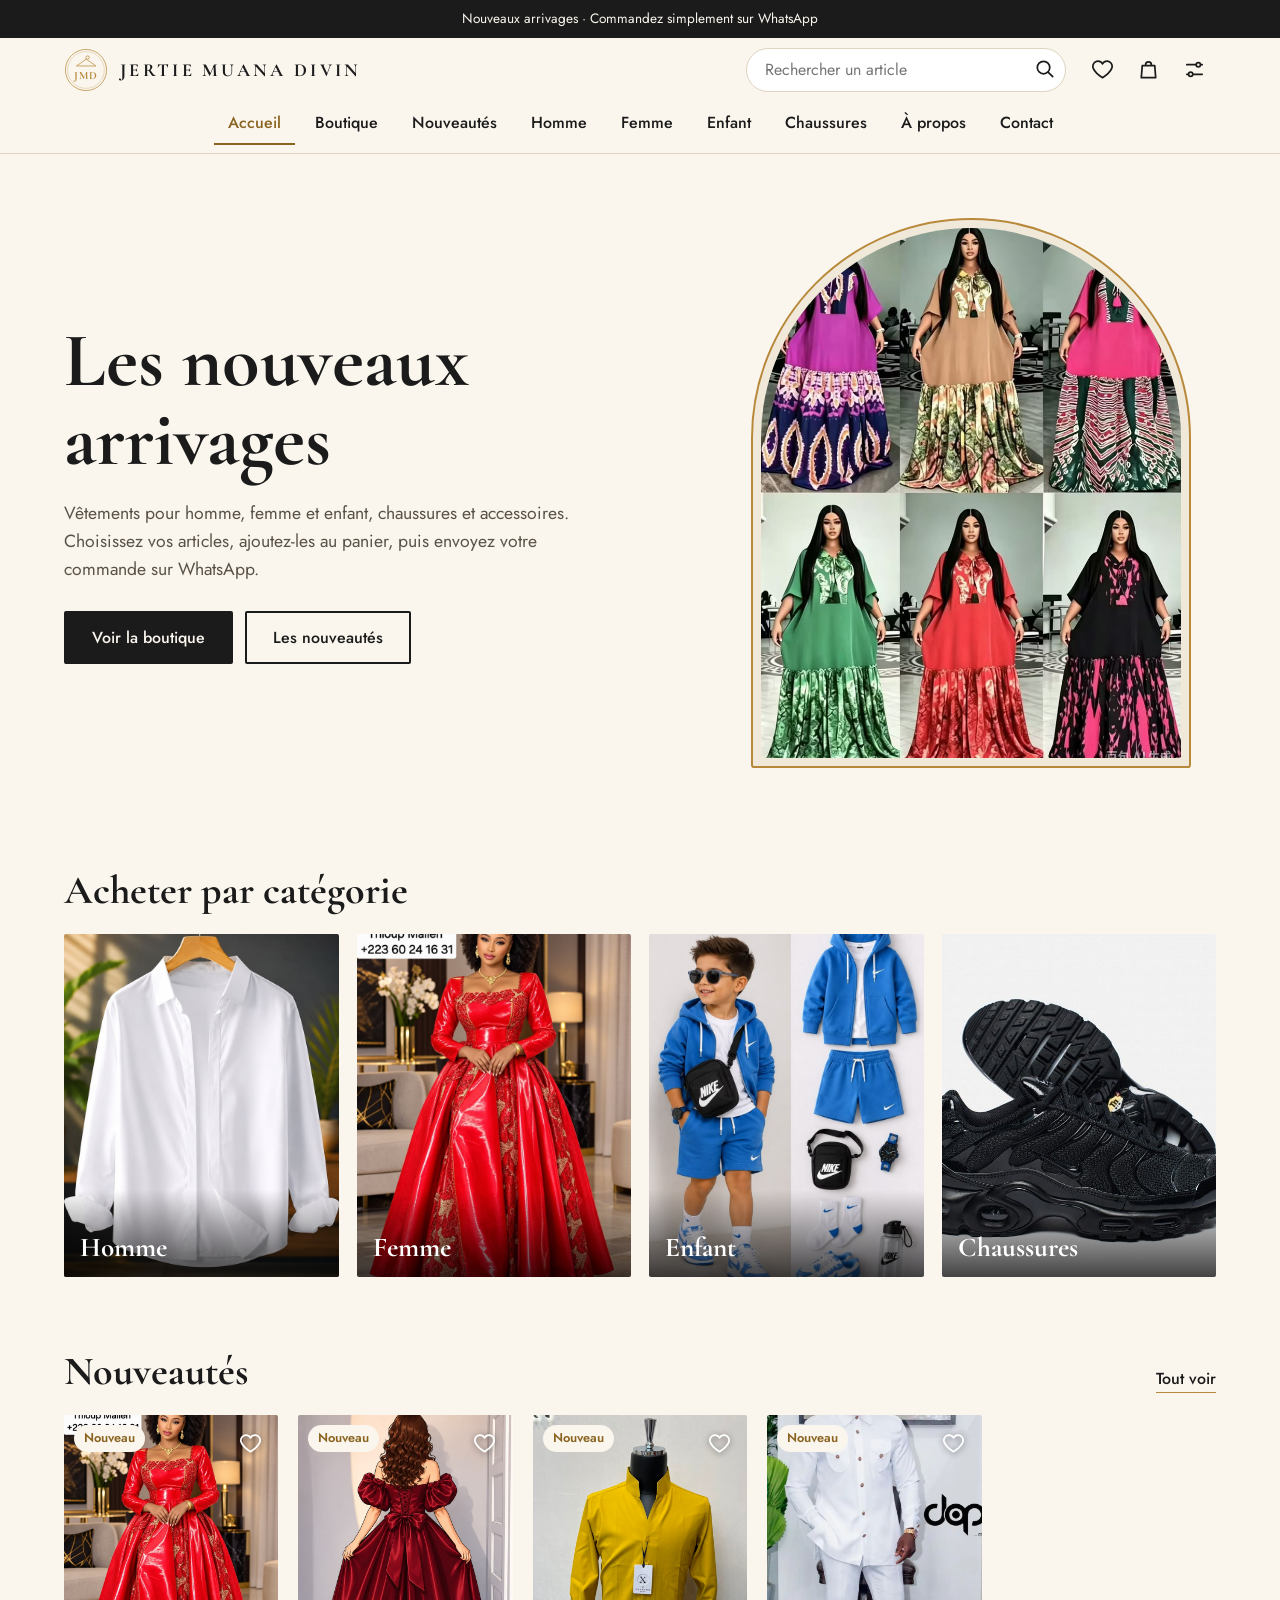
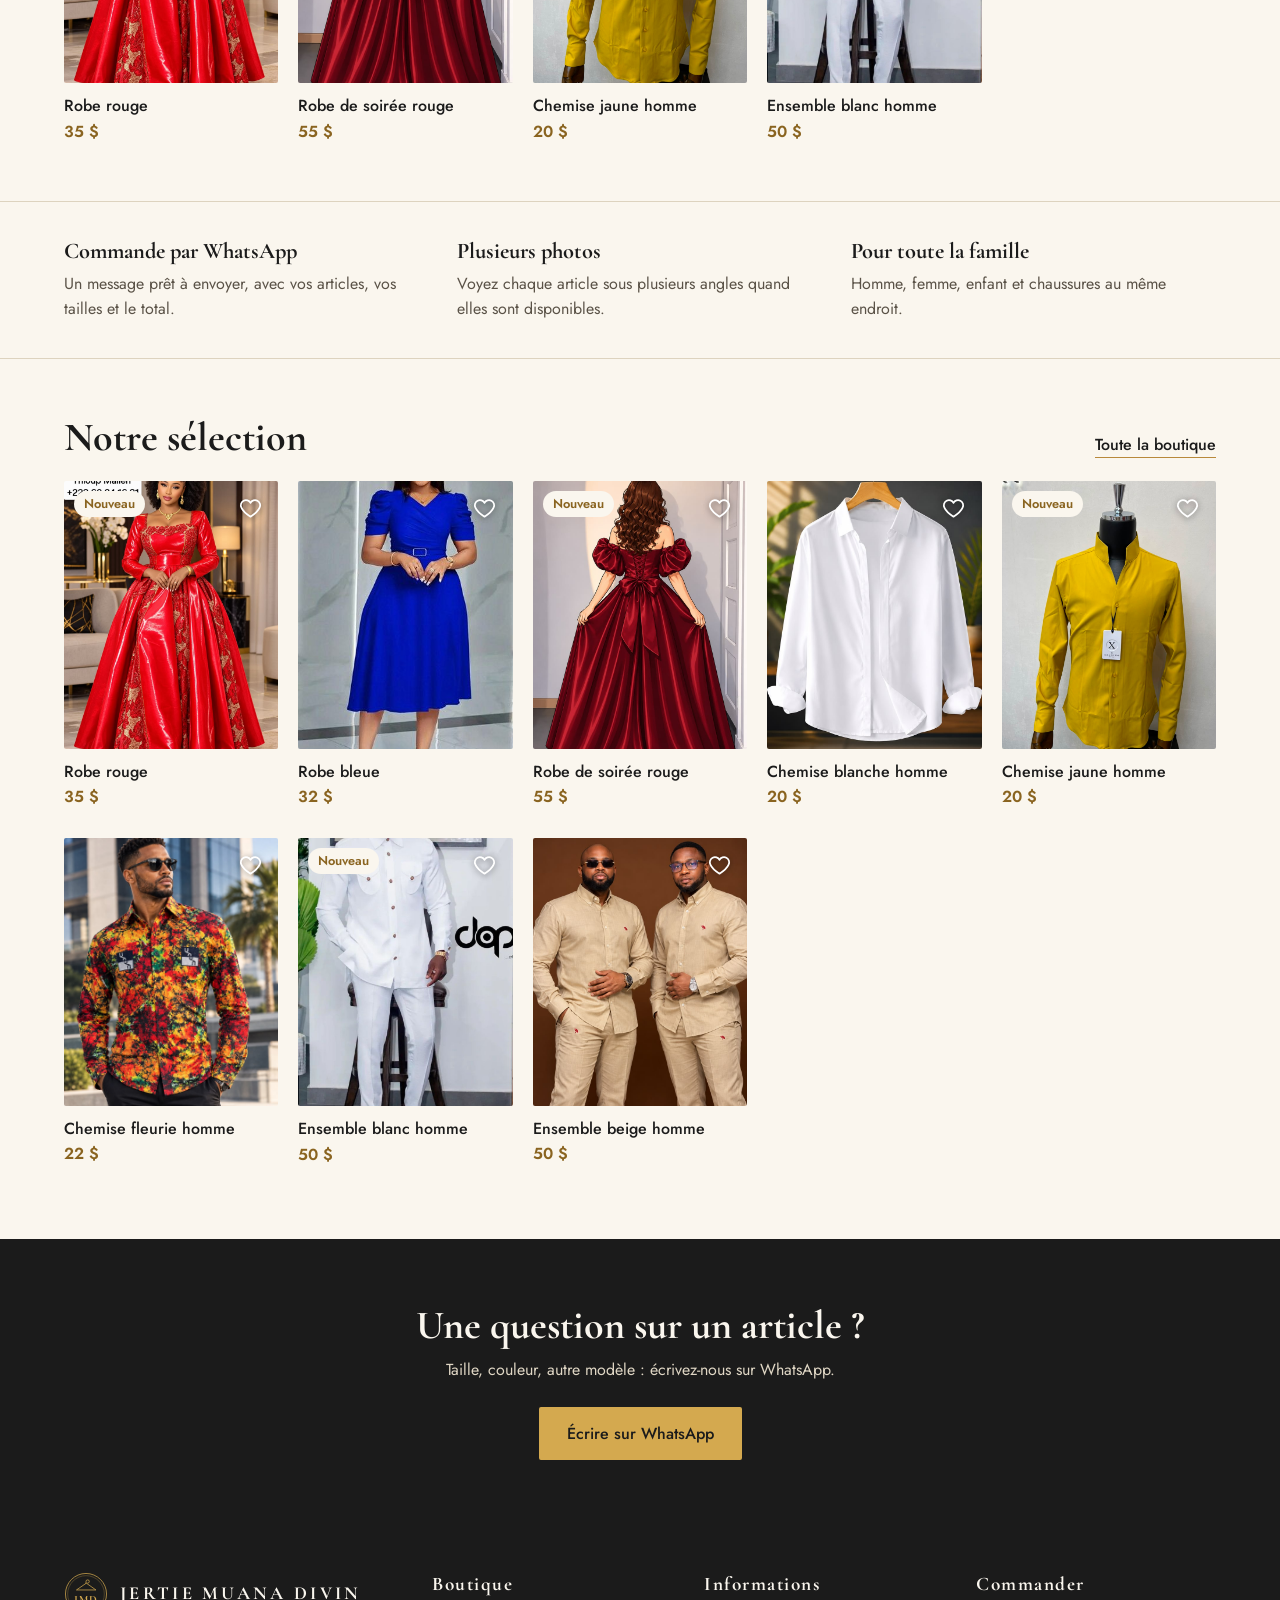
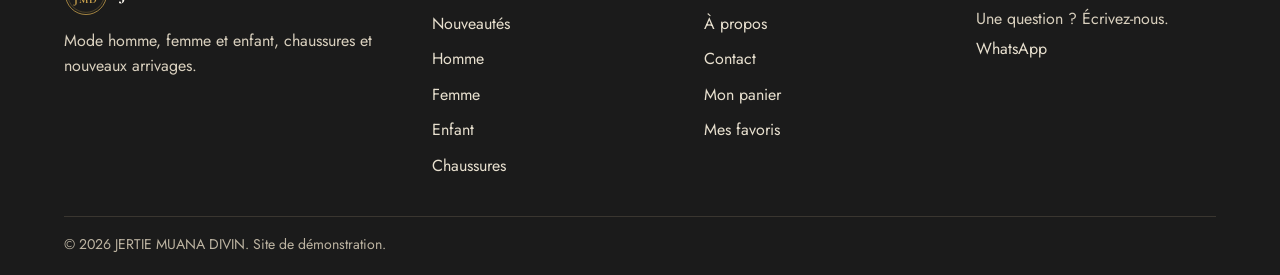
==== index.html @ a386424f "Site JERTIE MUANA DIVIN" ====
<!DOCTYPE html>
<html lang="fr">
<head>
<meta charset="UTF-8">
<meta name="viewport" content="width=device-width, initial-scale=1">
<title>JERTIE MUANA DIVIN | Mode homme, femme, enfant et chaussures</title>
<meta name="description" content="Nouveaux arrivages de JERTIE MUANA DIVIN : vêtements homme, femme, enfant et chaussures. Commandez sur WhatsApp.">
<link rel="preconnect" href="https://fonts.googleapis.com">
<link rel="preconnect" href="https://fonts.gstatic.com" crossorigin>
<link href="https://fonts.googleapis.com/css2?family=Cormorant+Garamond:wght@600;700&family=Jost:wght@400;500;600&display=swap" rel="stylesheet">
<link rel="stylesheet" href="css/style.css">
</head>
<body data-page="accueil">
<main id="contenu">
  <section class="hero">
    <div class="hero-texte">
      <h1>Les nouveaux arrivages</h1>
      <p>Vêtements pour homme, femme et enfant, chaussures et accessoires. Choisissez vos articles, ajoutez-les au panier, puis envoyez votre commande sur WhatsApp.</p>
      <div class="hero-actions">
        <a class="bouton" href="boutique.html">Voir la boutique</a>
        <a class="bouton bouton-clair" href="boutique.html?nouveau=1">Les nouveautés</a>
      </div>
    </div>
    <div class="hero-image">
      <img src="images/banniere/collection-femme.jpg" alt="Sélection de robes pour femme de la nouvelle collection">
    </div>
  </section>

  <section class="bloc" aria-labelledby="t-cat">
    <h2 id="t-cat">Acheter par catégorie</h2>
    <div class="categories">
      <a class="tuile" href="boutique.html?cat=homme"><img src="images/homme/homme-chemise-blanche-01.jpg" alt="" loading="lazy"><span>Homme</span></a>
      <a class="tuile" href="boutique.html?cat=femme"><img src="images/femme/femme-robe-rouge-01.jpg" alt="" loading="lazy"><span>Femme</span></a>
      <a class="tuile" href="boutique.html?cat=enfant"><img src="images/enfant/enfant-ensemble-bleu-01.jpg" alt="" loading="lazy"><span>Enfant</span></a>
      <a class="tuile" href="boutique.html?cat=chaussures"><img src="images/chaussures/chaussures-baskets-noires-01.jpg" alt="" loading="lazy"><span>Chaussures</span></a>
    </div>
  </section>

  <section class="bloc" aria-labelledby="t-new">
    <div class="bloc-tete"><h2 id="t-new">Nouveautés</h2><a class="lien-fleche" href="boutique.html?nouveau=1">Tout voir</a></div>
    <div class="grille" id="grille-nouveautes"></div>
  </section>

  <section class="avantages" aria-label="Nos services">
    <div><h3>Commande par WhatsApp</h3><p>Un message prêt à envoyer, avec vos articles, vos tailles et le total.</p></div>
    <div><h3>Plusieurs photos</h3><p>Voyez chaque article sous plusieurs angles quand elles sont disponibles.</p></div>
    <div><h3>Pour toute la famille</h3><p>Homme, femme, enfant et chaussures au même endroit.</p></div>
  </section>

  <section class="bloc" aria-labelledby="t-sel">
    <div class="bloc-tete"><h2 id="t-sel">Notre sélection</h2><a class="lien-fleche" href="boutique.html">Toute la boutique</a></div>
    <div class="grille" id="grille-selection"></div>
  </section>

  <section class="contact" aria-labelledby="t-contact">
    <h2 id="t-contact">Une question sur un article ?</h2>
    <p>Taille, couleur, autre modèle : écrivez-nous sur WhatsApp.</p>
    <a class="bouton" data-whatsapp href="contact.html">Écrire sur WhatsApp</a>
  </section>
</main>
<script src="js/app.js"></script>
</body>
</html>
---- css/style.css ----
:root{
  --ivoire:#FAF6EE; --sable:#F0E9DA; --encre:#1B1B1B; --gris:#5A5247;
  --or:#B8893B; --or-fonce:#8A6420; --trait:#DDD3BF; --blanc:#fff;
  --bande:#1B1B1B; --bande-texte:#FAF6EE;
  --titre:'Cormorant Garamond',Georgia,serif; --texte:'Jost',system-ui,sans-serif;
}
[data-theme="sombre"]{
  --ivoire:#151412; --sable:#201E1B; --encre:#F3EDE0; --gris:#B9B0A0;
  --or:#D4A94F; --or-fonce:#D4A94F; --trait:#36322B; --blanc:#1B1A17;
  --bande:#0C0B0A; --bande-texte:#F3EDE0;
}
*{box-sizing:border-box}
html{scroll-behavior:smooth}
@media (prefers-reduced-motion:reduce){html{scroll-behavior:auto}*{transition:none!important}}
body{margin:0;background:var(--ivoire);color:var(--encre);font:400 1rem/1.6 var(--texte)}
img{max-width:100%;display:block}
a{color:inherit}
h1,h2,h3{margin:0}
:focus-visible{outline:3px solid var(--or-fonce);outline-offset:2px}
[hidden]{display:none!important}
.evitement{position:absolute;left:-999px;top:0;background:var(--encre);color:var(--ivoire);padding:10px 16px;z-index:100}
.evitement:focus{left:8px;top:8px}
.page{max-width:1280px;margin:0 auto;padding:28px 5vw 64px}
.page>h1,.boutique-tete h1,.apropos h1,.contact-page h1{font:700 clamp(2rem,4vw,2.8rem)/1.1 var(--titre)}

/* Bandeau et en-tête */
.annonce{background:var(--bande);color:var(--bande-texte);text-align:center;font-size:.85rem;padding:8px 5vw}
.entete{position:sticky;top:0;z-index:20;background:var(--ivoire);border-bottom:1px solid var(--trait)}
.entete-haut{display:flex;align-items:center;gap:14px;padding:10px 5vw;max-width:1440px;margin:0 auto}
.marque{display:flex;align-items:center;gap:12px;text-decoration:none;margin-right:auto}
.marque-embleme{width:44px;height:44px;color:var(--or);flex:none}
.marque-nom{font:700 1.15rem/1 var(--titre);letter-spacing:.18em}
.recherche-haut{display:flex;align-items:center;border:1.5px solid var(--trait);background:var(--blanc);border-radius:999px;padding-left:16px;width:min(320px,34vw)}
.recherche-haut input{flex:1;min-width:0;border:0;background:transparent;font:inherit;color:inherit;min-height:42px;outline-offset:6px}
.recherche-haut button{width:42px;height:42px;border:0;background:none;color:inherit;cursor:pointer}
.actions{display:flex;gap:2px}
.icone{position:relative;width:44px;height:44px;display:inline-flex;align-items:center;justify-content:center;border:0;background:none;color:inherit;cursor:pointer;border-radius:50%;text-decoration:none}
.icone:hover{background:var(--sable)}
.ico{width:23px;height:23px;fill:none;stroke:currentColor;stroke-width:1.8;stroke-linecap:round;stroke-linejoin:round}
.pastille{position:absolute;top:2px;right:0;min-width:19px;height:19px;padding:0 5px;border-radius:999px;background:var(--or-fonce);color:#fff;font-size:.72rem;font-weight:600;line-height:19px;text-align:center}
[data-theme="sombre"] .pastille{color:#151412}
.menu-bouton{display:none}
.nav{display:flex;justify-content:center;gap:6px;padding:0 5vw 8px;flex-wrap:wrap}
.nav a{text-decoration:none;font-weight:500;padding:8px 14px;border-bottom:2px solid transparent}
.nav a:hover{border-color:var(--or)}
.nav a[aria-current="page"]{border-color:var(--or-fonce);color:var(--or-fonce)}

/* Boutons */
.bouton{display:inline-block;padding:13px 26px;min-height:46px;background:var(--encre);color:var(--ivoire);text-decoration:none;font:500 1rem var(--texte);border:2px solid var(--encre);border-radius:2px;cursor:pointer;text-align:center}
.bouton:hover{background:var(--or-fonce);border-color:var(--or-fonce);color:#fff}
.bouton-clair{background:transparent;color:var(--encre)}
.bouton-clair:hover{color:#fff}
.lien-fleche{font-weight:500;text-decoration:none;border-bottom:1.5px solid var(--or)}

/* Accueil */
.hero{display:grid;grid-template-columns:1.1fr .9fr;gap:5vw;align-items:center;max-width:1280px;margin:0 auto;padding:5vw}
.hero h1{font:700 clamp(2.6rem,6vw,4.8rem)/1.02 var(--titre);margin-bottom:20px}
.hero p{max-width:46ch;color:var(--gris);font-size:1.1rem;margin:0 0 28px}
.hero-actions{display:flex;flex-wrap:wrap;gap:12px}
.hero-image{border-radius:999px 999px 14px 14px;overflow:hidden;border:2px solid var(--or);padding:8px;aspect-ratio:4/5;max-height:560px;justify-self:center;width:min(100%,440px);background:var(--sable)}
.hero-image img{width:100%;height:100%;object-fit:cover;border-radius:999px 999px 8px 8px}
.bloc{max-width:1280px;margin:0 auto;padding:36px 5vw}
.bloc>h2,.bloc-tete h2{font:700 clamp(1.8rem,3.4vw,2.5rem)/1.1 var(--titre)}
.bloc>h2{margin-bottom:22px}
.bloc-tete{display:flex;justify-content:space-between;align-items:baseline;gap:16px;margin-bottom:22px}
.categories{display:grid;grid-template-columns:repeat(4,1fr);gap:18px}
.tuile{position:relative;display:block;aspect-ratio:4/5;overflow:hidden;background:var(--sable);border-radius:2px;text-decoration:none;color:#fff}
.tuile img{width:100%;height:100%;object-fit:cover;transition:transform .4s}
.tuile:hover img{transform:scale(1.05)}
.tuile span{position:absolute;left:0;right:0;bottom:0;padding:44px 16px 16px;font:700 1.7rem/1 var(--titre);background:linear-gradient(transparent,rgba(0,0,0,.72))}
.avantages{max-width:1280px;margin:20px auto;padding:36px 5vw;display:grid;grid-template-columns:repeat(3,1fr);gap:28px;border-top:1px solid var(--trait);border-bottom:1px solid var(--trait)}
.avantages h3{font:700 1.4rem/1.2 var(--titre);margin-bottom:6px}
.avantages p{margin:0;color:var(--gris)}
.contact{background:var(--bande);color:var(--bande-texte);text-align:center;padding:64px 5vw;margin-top:36px}
.contact h2{font:700 clamp(1.8rem,3.4vw,2.5rem)/1.1 var(--titre);margin-bottom:10px}
.contact p{max-width:52ch;margin:0 auto 24px;color:#E0D7C5}
.contact .bouton{background:#D4A94F;border-color:#D4A94F;color:#1B1B1B}
.contact .bouton:hover{background:#FAF6EE;border-color:#FAF6EE;color:#1B1B1B}

/* Grille et cartes */
.grille{display:grid;grid-template-columns:repeat(auto-fill,minmax(210px,1fr));gap:28px 20px}
.carte{position:relative}
.carte-lien{display:block;text-decoration:none}
.carte-photo{position:relative;display:block;aspect-ratio:4/5;background:var(--sable);overflow:hidden;border-radius:2px}
.carte-photo img{width:100%;height:100%;object-fit:cover;transition:transform .35s}
.carte-lien:hover .carte-photo img{transform:scale(1.04)}
.badge{position:absolute;top:10px;left:10px;background:var(--ivoire);color:var(--or-fonce);font-weight:600;font-size:.8rem;padding:3px 10px;border-radius:999px}
.carte-nom{display:block;margin-top:10px;font-weight:500}
.carte-prix{display:block;color:var(--or-fonce);font-weight:600}
.coeur{position:absolute;top:6px;right:6px;width:44px;height:44px;border:0;border-radius:50%;background:transparent;color:#fff;cursor:pointer;display:flex;align-items:center;justify-content:center;filter:drop-shadow(0 1px 3px rgba(0,0,0,.55))}
.coeur[aria-pressed="true"] .ico{fill:#D4A94F;stroke:#D4A94F}
.vide,.erreur{padding:40px 0;color:var(--gris)}

/* Boutique */
.boutique-layout{display:grid;grid-template-columns:250px 1fr;gap:36px;align-items:start}
.filtres{position:sticky;top:130px;border:1px solid var(--trait);padding:14px 18px;background:var(--blanc)}
.filtres summary{font:700 1.3rem var(--titre);cursor:pointer;min-height:32px}
.filtres fieldset,.fiche-infos fieldset{border:0;padding:0;margin:18px 0}
legend{font-weight:600;margin-bottom:8px;padding:0}
.choix{display:flex;align-items:center;gap:10px;min-height:36px;cursor:pointer}
.choix input{accent-color:var(--or-fonce);width:18px;height:18px}
input[type="range"]{width:100%;accent-color:var(--or-fonce)}
.boutique-tete{display:flex;justify-content:space-between;align-items:end;flex-wrap:wrap;gap:12px;margin-bottom:22px}
.compteur{margin:4px 0 0;color:var(--gris);font-size:.95rem}
.tri{display:flex;align-items:center;gap:10px;font-weight:500}
select,input[type="text"],textarea{min-height:44px;padding:8px 12px;border:1.5px solid var(--trait);background:var(--blanc);color:inherit;font:inherit;border-radius:2px}
.tailles{display:flex;flex-wrap:wrap;gap:8px}
.taille input{position:absolute;opacity:0}
.taille span{display:inline-block;min-width:46px;min-height:42px;line-height:38px;text-align:center;padding:0 10px;border:1.5px solid var(--encre);border-radius:2px;cursor:pointer}
.taille input:checked+span{background:var(--encre);color:var(--ivoire)}
.taille input:focus-visible+span{outline:3px solid var(--or-fonce);outline-offset:2px}

/* Fiche article */
.fil{font-size:.9rem;color:var(--gris);margin-bottom:20px}
.fil a{text-decoration:none;border-bottom:1px solid var(--trait)}
.fiche{display:grid;grid-template-columns:1fr 1fr;gap:44px;align-items:start}
.fiche-photo{aspect-ratio:4/5;background:var(--sable);overflow:hidden}
.fiche-photo img{width:100%;height:100%;object-fit:cover}
.miniatures{display:flex;gap:8px;margin-top:10px}
.miniature{width:68px;height:84px;padding:0;border:2px solid transparent;background:var(--sable);cursor:pointer}
.miniature[aria-current="true"]{border-color:var(--or-fonce)}
.miniature img{width:100%;height:100%;object-fit:cover}
.fiche-infos h1{font:700 clamp(2rem,4vw,2.8rem)/1.1 var(--titre);margin:6px 0}
.fiche-prix{color:var(--or-fonce);font-weight:600;font-size:1.5rem;margin:0 0 14px}
.fiche-infos p{color:var(--gris)}
.quantite{display:inline-flex;align-items:center;border:1.5px solid var(--encre);border-radius:2px}
.quantite button{width:44px;height:44px;border:0;background:none;color:inherit;font-size:1.3rem;cursor:pointer}
.quantite output{min-width:36px;text-align:center;font-weight:600}
.fiche-actions{display:flex;flex-wrap:wrap;gap:12px;margin-top:22px}
.bouton-fav{display:inline-flex;align-items:center;gap:8px;min-height:46px;padding:0 18px;border:2px solid var(--trait);background:none;color:inherit;font:500 1rem var(--texte);border-radius:2px;cursor:pointer}
.bouton-fav[aria-pressed="true"] .ico{fill:var(--or-fonce);stroke:var(--or-fonce)}

/* Panier */
.panier-grille{display:grid;grid-template-columns:1fr 340px;gap:36px;align-items:start;margin-top:22px}
.lignes{list-style:none;margin:0;padding:0}
.ligne{display:grid;grid-template-columns:84px 1fr auto auto;gap:6px 18px;align-items:center;padding:16px 0;border-bottom:1px solid var(--trait)}
.ligne img{width:84px;height:105px;object-fit:cover;background:var(--sable);grid-row:1/3}
.ligne-infos{display:flex;flex-direction:column}
.ligne-infos a{font-weight:600;text-decoration:none}
.ligne-infos span{color:var(--gris);font-size:.95rem}
.ligne strong{color:var(--or-fonce)}
.lien-suppr{border:0;background:none;color:var(--gris);text-decoration:underline;cursor:pointer;font:inherit;min-height:40px;padding:0 4px}
.resume{border:1px solid var(--trait);background:var(--blanc);padding:22px;position:sticky;top:130px}
.resume h2{font:700 1.6rem var(--titre);margin-bottom:12px}
.resume dl{display:grid;grid-template-columns:1fr auto;gap:6px;margin:0 0 18px}
.resume dd{margin:0;text-align:right;font-weight:600}
.resume .bouton{display:block;margin-bottom:10px}
.note{color:var(--gris);font-size:.88rem;margin:10px 0 0}

/* À propos, contact */
.apropos{display:grid;grid-template-columns:200px 1fr;gap:44px;align-items:center;padding:30px 0}
.apropos-embleme{width:200px;height:200px;color:var(--or)}
.apropos p,.contact-page p{color:var(--gris);max-width:58ch}
.contact-page{display:grid;grid-template-columns:1fr 1fr;gap:44px;padding:30px 0}
.contact-page h1{margin-bottom:14px}
.formulaire{display:flex;flex-direction:column;gap:8px}
.formulaire label{font-weight:500}
.formulaire textarea{resize:vertical}
.formulaire .bouton{margin-top:10px;align-self:flex-start}

/* Pied de page */
.pied{background:var(--bande);color:var(--bande-texte);padding:48px 5vw 20px}
.pied-grille{max-width:1280px;margin:0 auto;display:grid;grid-template-columns:1.4fr 1fr 1fr 1fr;gap:32px}
.pied h2{font:700 1.2rem var(--titre);letter-spacing:.08em;margin-bottom:10px}
.pied p{margin:0;color:#D9D0BE;max-width:34ch}
.pied ul{list-style:none;margin:0;padding:0}
.pied li a{display:inline-block;padding:5px 0;text-decoration:none;color:#E8E0CF}
.pied li a:hover{text-decoration:underline}
.pied .marque{color:var(--bande-texte);margin-bottom:12px}
.pied .marque-embleme{color:#D4A94F}
.pied-bas{max-width:1280px;margin:32px auto 0;padding-top:16px;border-top:1px solid #3A3630;font-size:.88rem;color:#BDB4A2}

/* Paramètres et message */
dialog{border:1px solid var(--trait);padding:0;background:var(--ivoire);color:var(--encre);border-radius:4px;width:min(420px,92vw)}
dialog::backdrop{background:rgba(20,20,20,.6)}
.params{padding:24px}
.params h2{font:700 1.8rem var(--titre);margin-bottom:6px}
.params fieldset{border:0;padding:0;margin:16px 0}
.params .bouton{margin-top:8px}
.toast{position:fixed;left:50%;bottom:24px;transform:translate(-50%,20px);background:var(--bande);color:var(--bande-texte);padding:12px 22px;border-radius:999px;opacity:0;pointer-events:none;transition:opacity .25s,transform .25s;z-index:50}
.toast.visible{opacity:1;transform:translate(-50%,0)}

@media (max-width:900px){
  .menu-bouton{display:inline-flex}
  .entete-haut{flex-wrap:wrap}
  .marque{order:2;margin:0 auto 0 0}
  .menu-bouton{order:1}
  .actions{order:3}
  .recherche-haut{order:4;width:100%}
  .nav{display:none;flex-direction:column;padding:0 5vw 12px}
  .nav.ouvert{display:flex}
  .hero{grid-template-columns:1fr;padding-top:24px}
  .hero-image{order:-1;max-height:380px}
  .categories{grid-template-columns:repeat(2,1fr)}
  .avantages,.pied-grille{grid-template-columns:1fr 1fr}
  .boutique-layout,.fiche,.panier-grille,.contact-page,.apropos{grid-template-columns:1fr}
  .filtres,.resume{position:static}
  .apropos-embleme{width:120px;height:120px}
}
@media (max-width:560px){
  .marque-nom{font-size:.9rem;letter-spacing:.1em}
  .grille{grid-template-columns:repeat(2,1fr);gap:22px 12px}
  .avantages,.pied-grille{grid-template-columns:1fr}
  .ligne{grid-template-columns:70px 1fr auto}
  .ligne img{width:70px;height:88px}
  .ligne strong{grid-column:2}
}
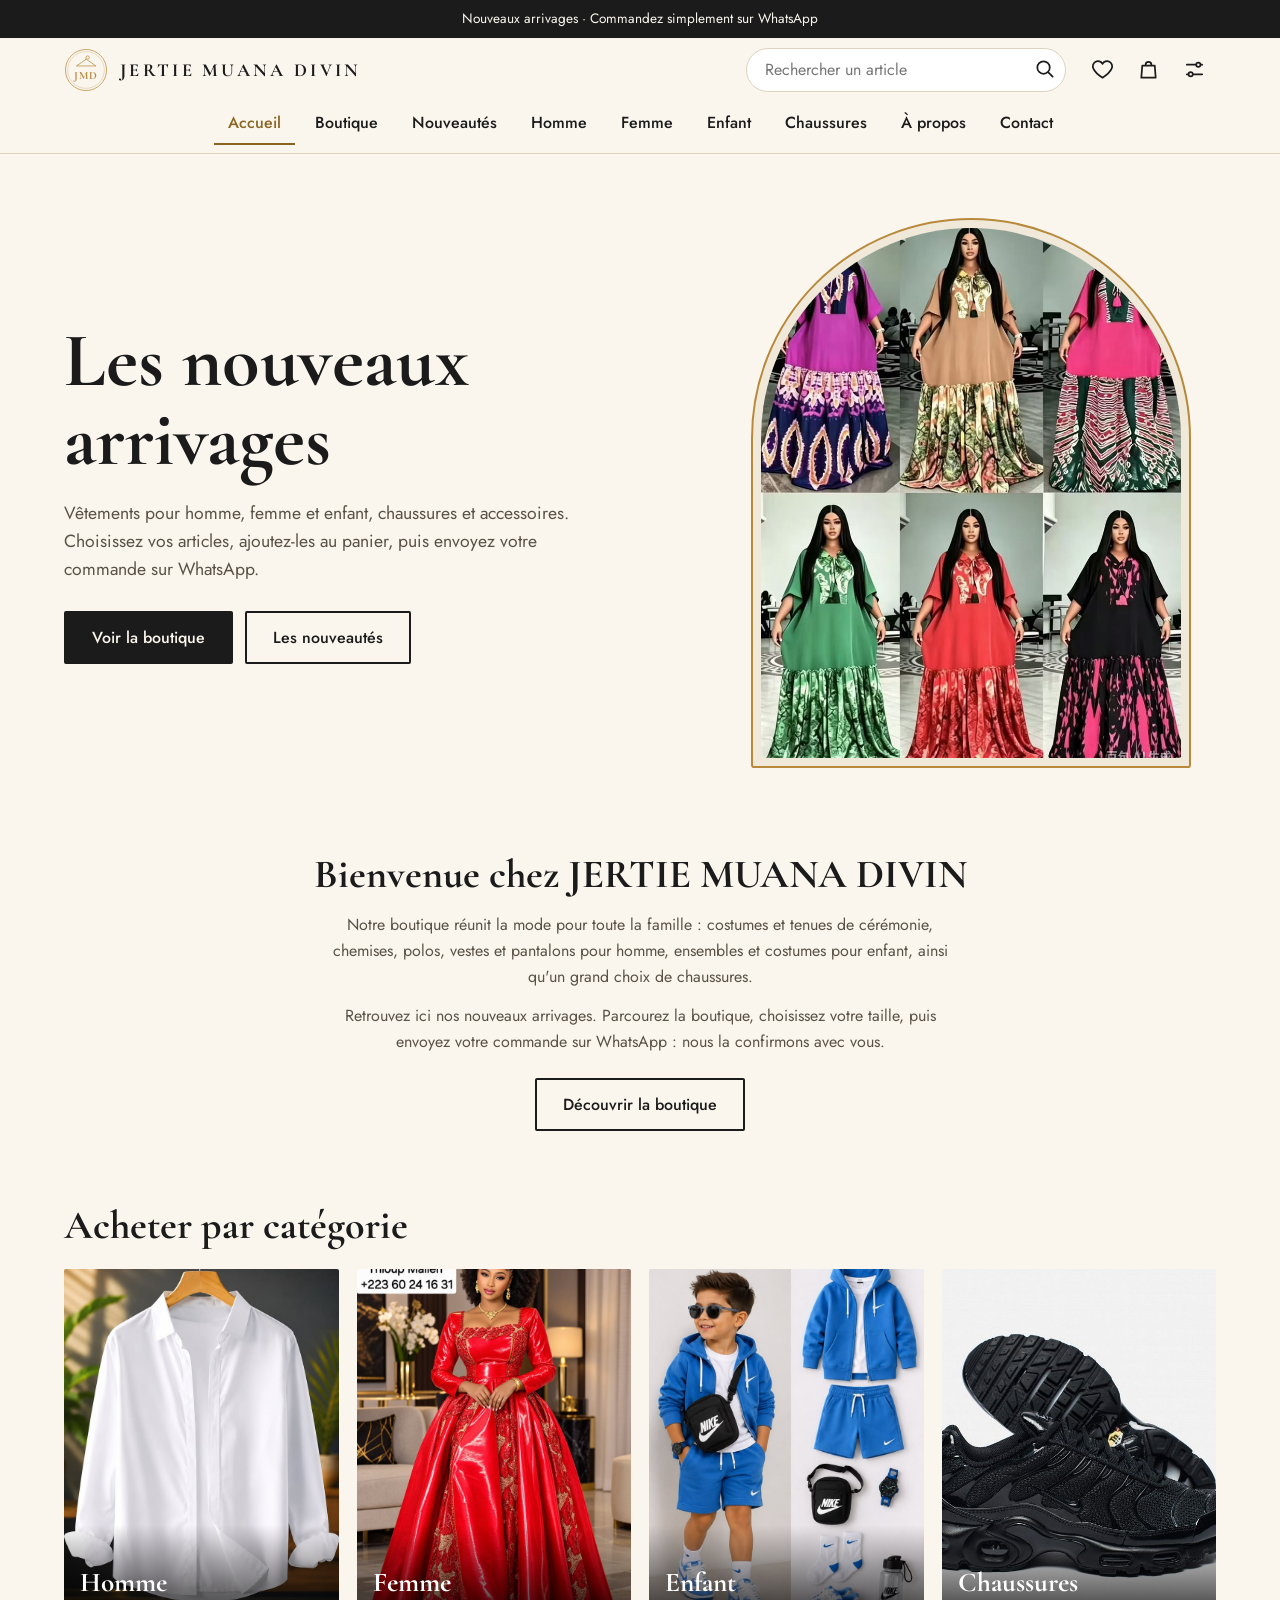
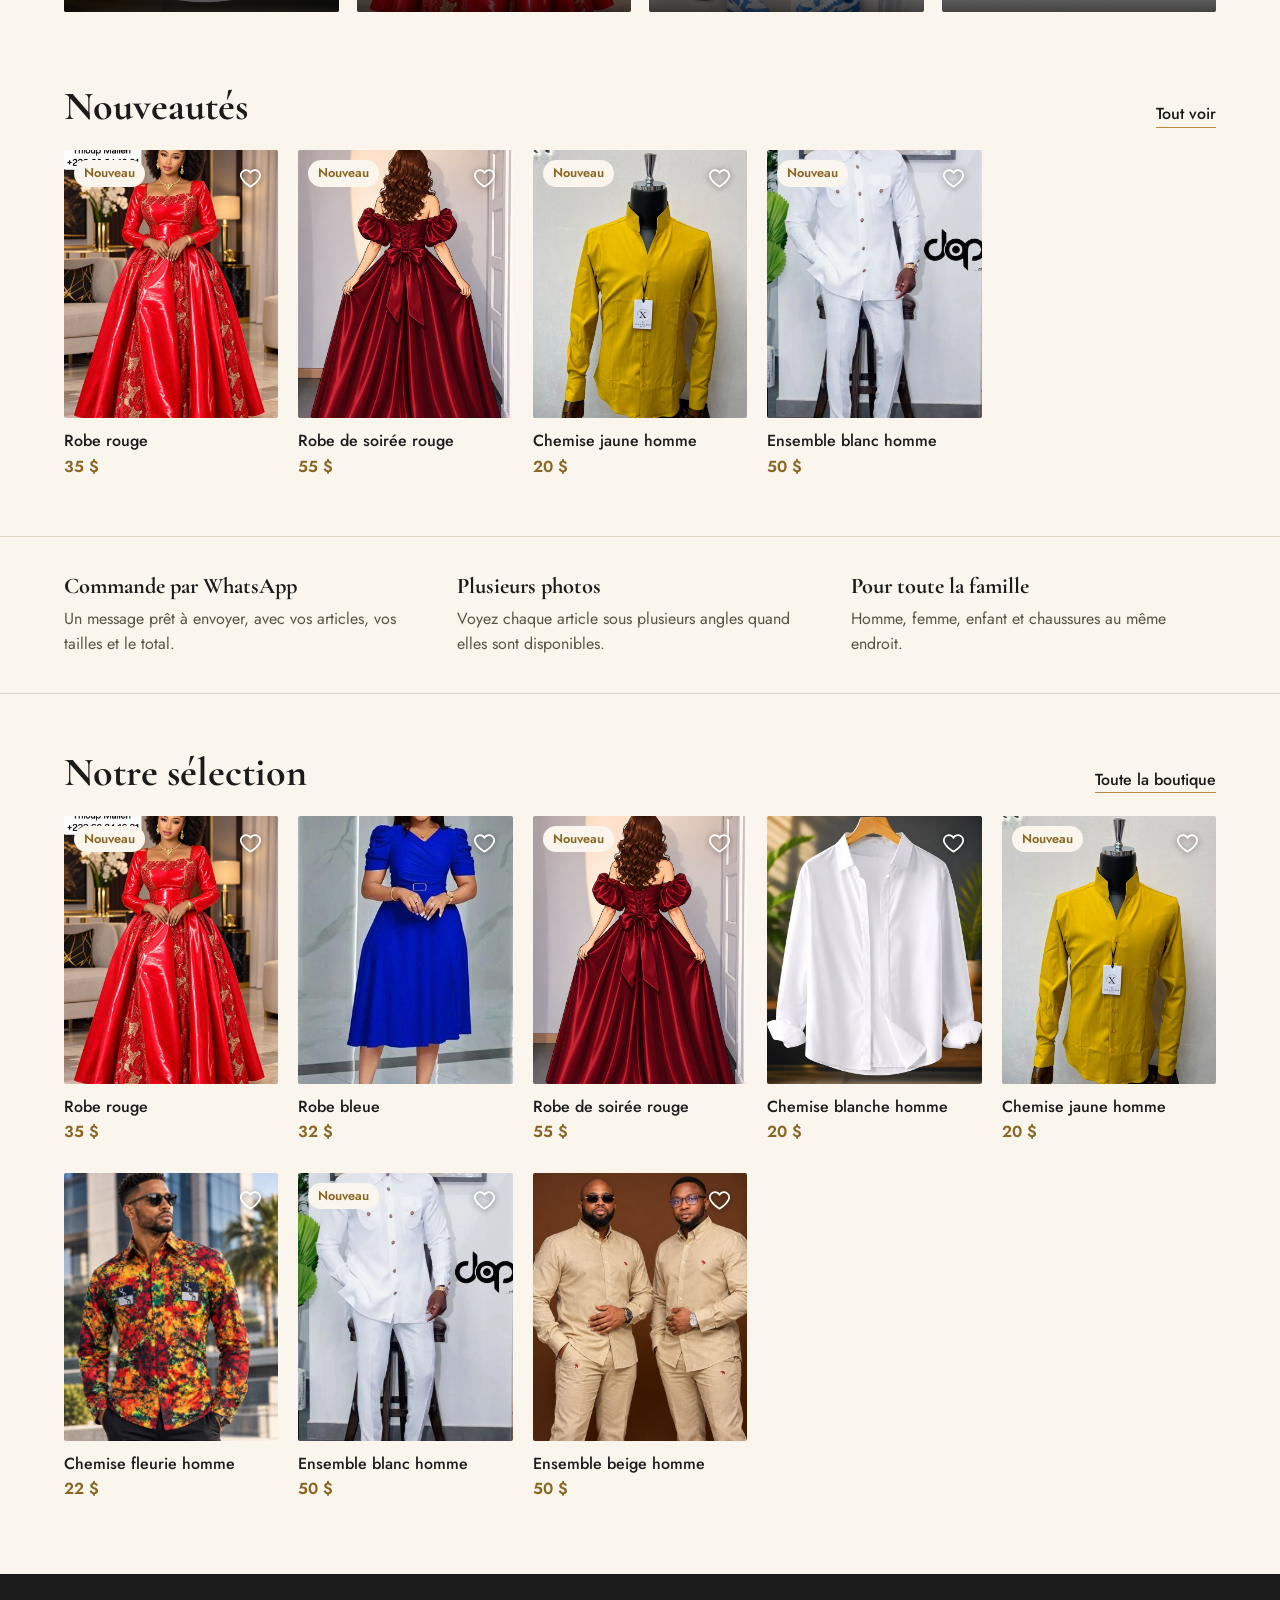
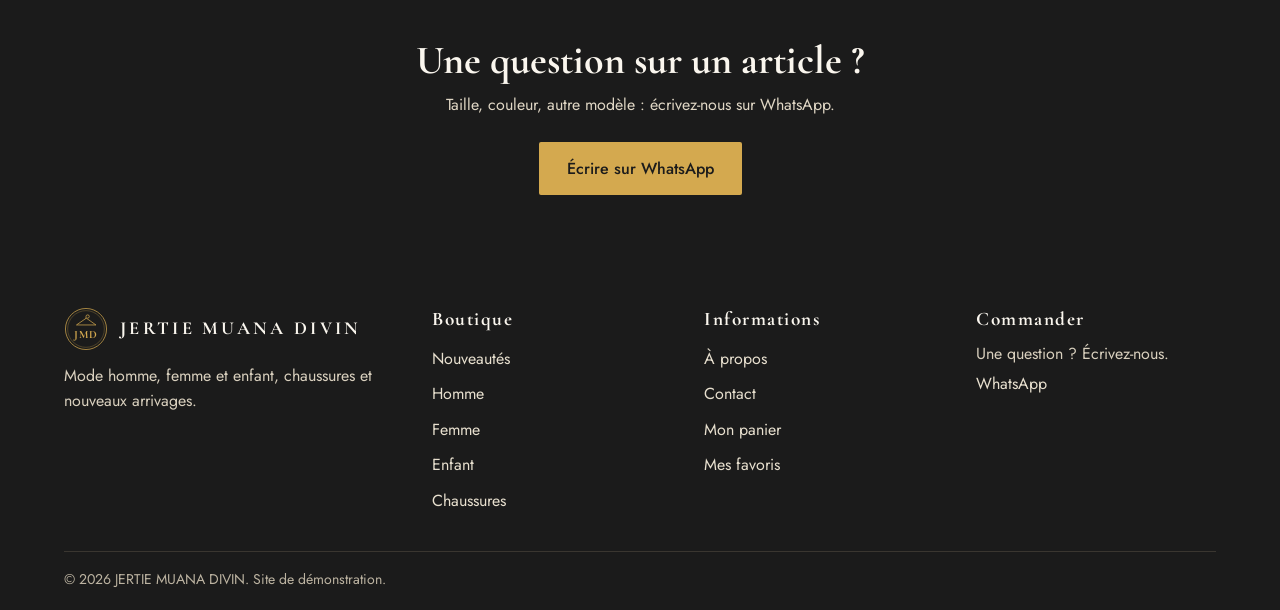
==== commit eeb80a15: "Nouvelles photos et catalogue" ====
--- a/index.html
+++ b/index.html
@@ -24,6 +24,13 @@
     <div class="hero-image">
       <img src="images/banniere/collection-femme.jpg" alt="Sélection de robes pour femme de la nouvelle collection">
     </div>
+  </section>
+
+  <section class="presentation" aria-labelledby="t-pres">
+    <h2 id="t-pres">Bienvenue chez JERTIE MUANA DIVIN</h2>
+    <p>Notre boutique réunit la mode pour toute la famille : costumes et tenues de cérémonie, chemises, polos, vestes et pantalons pour homme, ensembles et costumes pour enfant, ainsi qu'un grand choix de chaussures.</p>
+    <p>Retrouvez ici nos nouveaux arrivages. Parcourez la boutique, choisissez votre taille, puis envoyez votre commande sur WhatsApp : nous la confirmons avec vous.</p>
+    <a class="bouton bouton-clair" href="boutique.html">Découvrir la boutique</a>
   </section>
 
   <section class="bloc" aria-labelledby="t-cat">
--- a/css/style.css
+++ b/css/style.css
@@ -205,3 +205,9 @@
   .ligne img{width:70px;height:88px}
   .ligne strong{grid-column:2}
 }
+
+.presentation{max-width:820px;margin:0 auto;padding:20px 5vw 36px;text-align:center}
+.presentation h2{font:700 clamp(1.8rem,3.4vw,2.5rem)/1.1 var(--titre);margin-bottom:16px}
+.presentation p{color:var(--gris);margin:0 auto 14px;max-width:62ch}
+.presentation .bouton{margin-top:10px}
+.filtres select{width:100%}
